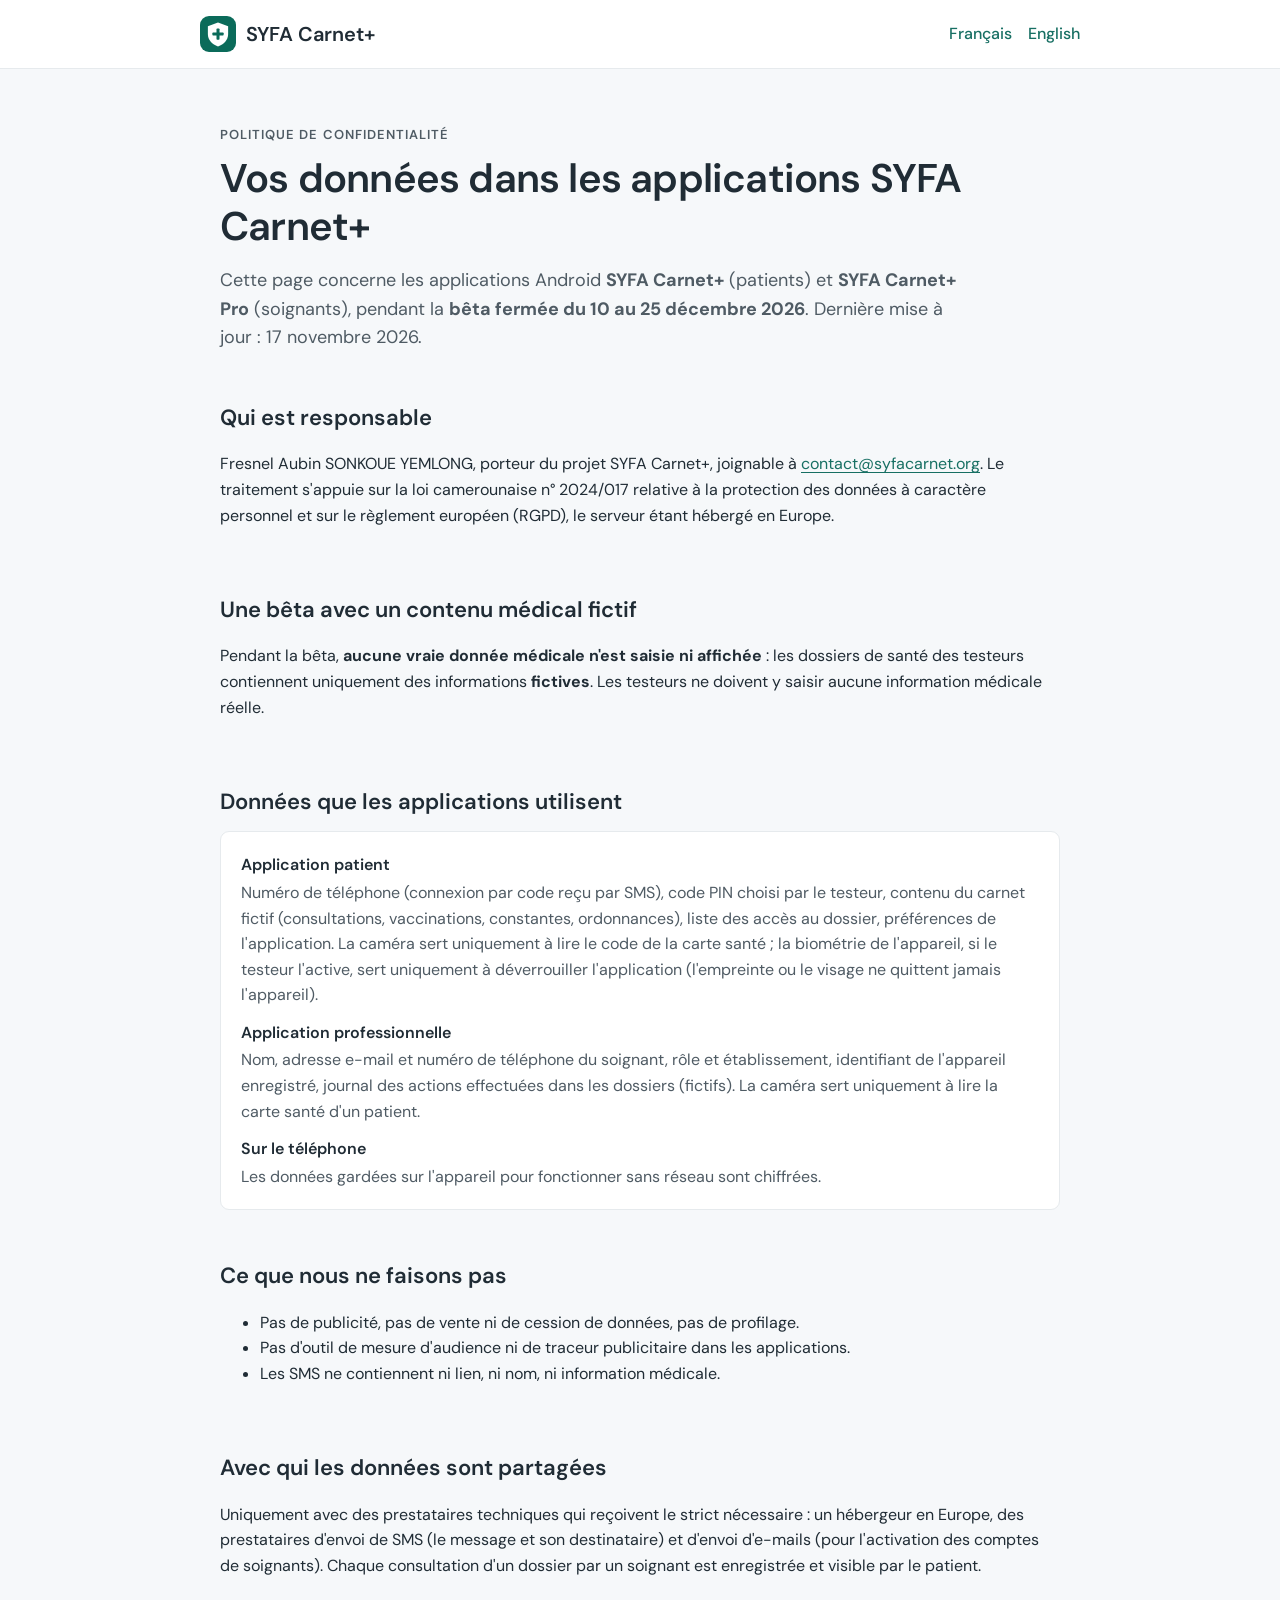
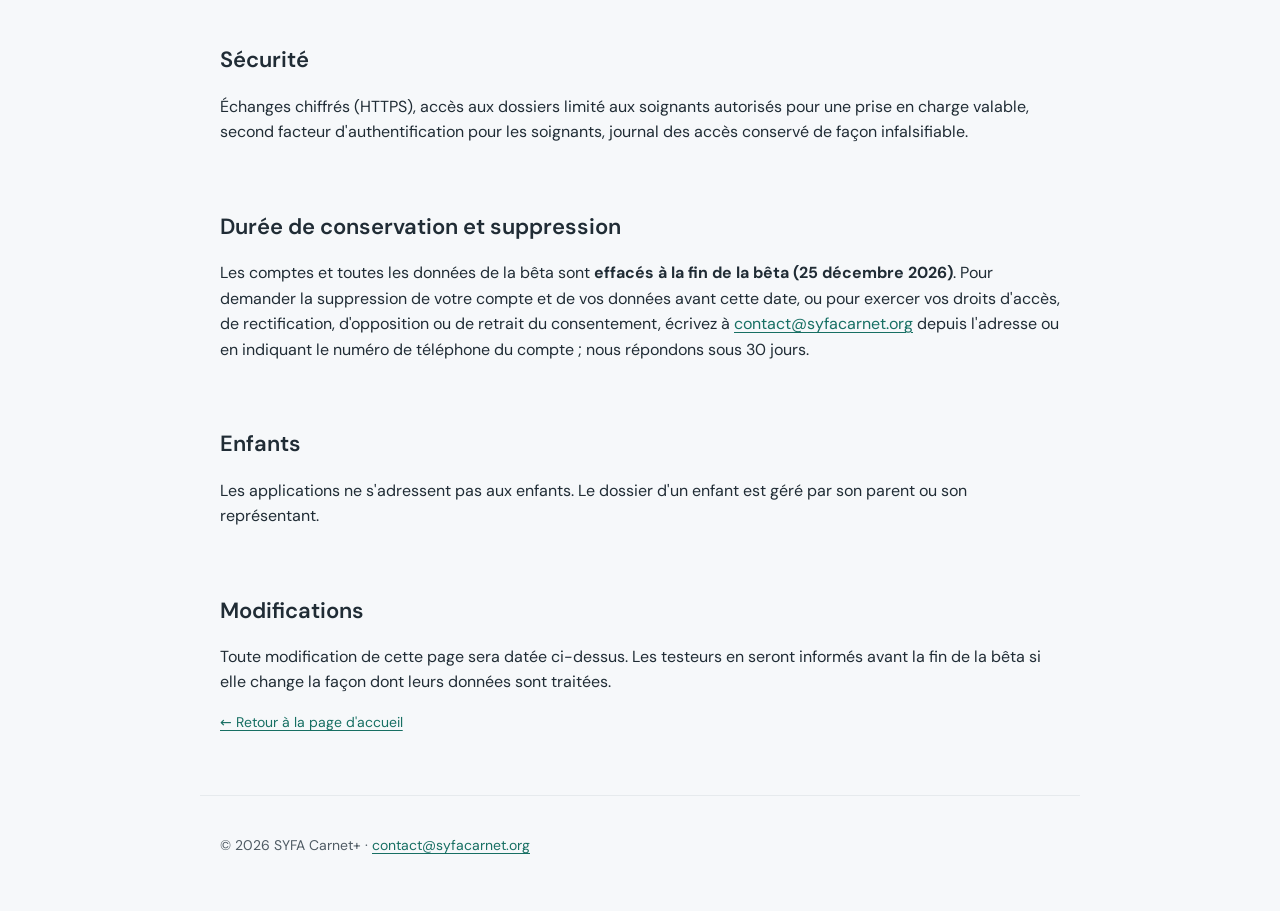
==== confidentialite.html @ a342b3f4 "Page de politique de confidentialité des applications (FR/EN), lien dans le pied de page Co-Authored" ====
<!doctype html>
<html lang="fr">
<head>
<meta charset="utf-8">
<meta name="viewport" content="width=device-width, initial-scale=1">
<title>Politique de confidentialité — SYFA Carnet+</title>
<meta name="description" content="Politique de confidentialité des applications SYFA Carnet+ et SYFA Carnet+ Pro (bêta fermée, décembre 2026). / Privacy policy of the SYFA Carnet+ and SYFA Carnet+ Pro apps (closed beta, December 2026).">
<meta name="robots" content="index,follow">
<link rel="icon" href="logo.svg" type="image/svg+xml">
<link rel="stylesheet" href="style.css">
</head>
<body>
<header class="top">
  <a class="brand" href="./"><img src="logo.svg" alt="" width="36" height="36"><span>SYFA Carnet+</span></a>
  <nav aria-label="Langue / Language"><a href="#fr" data-lang="fr">Français</a><a href="#en" data-lang="en">English</a></nav>
</header>

<main id="fr" lang="fr">
  <section class="hero">
    <p class="eyebrow">Politique de confidentialité</p>
    <h1>Vos données dans les applications SYFA Carnet+</h1>
    <p class="lead">Cette page concerne les applications Android <strong>SYFA Carnet+</strong> (patients) et <strong>SYFA Carnet+ Pro</strong> (soignants), pendant la <strong>bêta fermée du 10 au 25 décembre 2026</strong>. Dernière mise à jour : 17 novembre 2026.</p>
  </section>

  <section>
    <h2>Qui est responsable</h2>
    <p>Fresnel Aubin SONKOUE YEMLONG, porteur du projet SYFA Carnet+, joignable à <a href="mailto:contact@syfacarnet.org">contact@syfacarnet.org</a>. Le traitement s'appuie sur la loi camerounaise n° 2024/017 relative à la protection des données à caractère personnel et sur le règlement européen (RGPD), le serveur étant hébergé en Europe.</p>
  </section>

  <section>
    <h2>Une bêta avec un contenu médical fictif</h2>
    <p>Pendant la bêta, <strong>aucune vraie donnée médicale n'est saisie ni affichée</strong> : les dossiers de santé des testeurs contiennent uniquement des informations <strong>fictives</strong>. Les testeurs ne doivent y saisir aucune information médicale réelle.</p>
  </section>

  <section>
    <h2>Données que les applications utilisent</h2>
    <dl>
      <dt>Application patient</dt><dd>Numéro de téléphone (connexion par code reçu par SMS), code PIN choisi par le testeur, contenu du carnet fictif (consultations, vaccinations, constantes, ordonnances), liste des accès au dossier, préférences de l'application. La caméra sert uniquement à lire le code de la carte santé ; la biométrie de l'appareil, si le testeur l'active, sert uniquement à déverrouiller l'application (l'empreinte ou le visage ne quittent jamais l'appareil).</dd>
      <dt>Application professionnelle</dt><dd>Nom, adresse e-mail et numéro de téléphone du soignant, rôle et établissement, identifiant de l'appareil enregistré, journal des actions effectuées dans les dossiers (fictifs). La caméra sert uniquement à lire la carte santé d'un patient.</dd>
      <dt>Sur le téléphone</dt><dd>Les données gardées sur l'appareil pour fonctionner sans réseau sont chiffrées.</dd>
    </dl>
  </section>

  <section>
    <h2>Ce que nous ne faisons pas</h2>
    <ul>
      <li>Pas de publicité, pas de vente ni de cession de données, pas de profilage.</li>
      <li>Pas d'outil de mesure d'audience ni de traceur publicitaire dans les applications.</li>
      <li>Les SMS ne contiennent ni lien, ni nom, ni information médicale.</li>
    </ul>
  </section>

  <section>
    <h2>Avec qui les données sont partagées</h2>
    <p>Uniquement avec des prestataires techniques qui reçoivent le strict nécessaire : un hébergeur en Europe, des prestataires d'envoi de SMS (le message et son destinataire) et d'envoi d'e-mails (pour l'activation des comptes de soignants). Chaque consultation d'un dossier par un soignant est enregistrée et visible par le patient.</p>
  </section>

  <section>
    <h2>Sécurité</h2>
    <p>Échanges chiffrés (HTTPS), accès aux dossiers limité aux soignants autorisés pour une prise en charge valable, second facteur d'authentification pour les soignants, journal des accès conservé de façon infalsifiable.</p>
  </section>

  <section>
    <h2>Durée de conservation et suppression</h2>
    <p>Les comptes et toutes les données de la bêta sont <strong>effacés à la fin de la bêta (25 décembre 2026)</strong>. Pour demander la suppression de votre compte et de vos données avant cette date, ou pour exercer vos droits d'accès, de rectification, d'opposition ou de retrait du consentement, écrivez à <a href="mailto:contact@syfacarnet.org">contact@syfacarnet.org</a> depuis l'adresse ou en indiquant le numéro de téléphone du compte ; nous répondons sous 30 jours.</p>
  </section>

  <section>
    <h2>Enfants</h2>
    <p>Les applications ne s'adressent pas aux enfants. Le dossier d'un enfant est géré par son parent ou son représentant.</p>
  </section>

  <section>
    <h2>Modifications</h2>
    <p>Toute modification de cette page sera datée ci-dessus. Les testeurs en seront informés avant la fin de la bêta si elle change la façon dont leurs données sont traitées.</p>
    <p class="small"><a href="./">← Retour à la page d'accueil</a></p>
  </section>
</main>

<main id="en" lang="en">
  <section class="hero">
    <p class="eyebrow">Privacy policy</p>
    <h1>Your data in the SYFA Carnet+ apps</h1>
    <p class="lead">This page covers the Android apps <strong>SYFA Carnet+</strong> (patients) and <strong>SYFA Carnet+ Pro</strong> (caregivers) during the <strong>closed beta from 10 to 25 December 2026</strong>. Last updated: 17 November 2026.</p>
  </section>

  <section>
    <h2>Who is responsible</h2>
    <p>Fresnel Aubin SONKOUE YEMLONG, SYFA Carnet+ project lead, reachable at <a href="mailto:contact@syfacarnet.org">contact@syfacarnet.org</a>. Processing relies on Cameroon's law no. 2024/017 on personal data protection and on the European regulation (GDPR), the server being hosted in Europe.</p>
  </section>

  <section>
    <h2>A beta with fictional medical content</h2>
    <p>During the beta, <strong>no real medical data is entered or displayed</strong>: testers' health records contain <strong>fictional</strong> information only. Testers must not enter any real medical information.</p>
  </section>

  <section>
    <h2>Data the apps use</h2>
    <dl>
      <dt>Patient app</dt><dd>Phone number (sign-in with a code received by SMS), the PIN chosen by the tester, the content of the fictional record (consultations, vaccinations, vital signs, prescriptions), the list of accesses to the record, app preferences. The camera is used only to read the health card code; device biometrics, if the tester turns them on, are used only to unlock the app (the fingerprint or face never leaves the device).</dd>
      <dt>Professional app</dt><dd>The caregiver's name, e-mail address and phone number, role and facility, identifier of the registered device, log of actions performed in the (fictional) records. The camera is used only to read a patient's health card.</dd>
      <dt>On the phone</dt><dd>Data kept on the device so that the app works without a network is encrypted.</dd>
    </dl>
  </section>

  <section>
    <h2>What we do not do</h2>
    <ul>
      <li>No advertising, no sale or transfer of data, no profiling.</li>
      <li>No analytics tool and no advertising tracker in the apps.</li>
      <li>SMS messages contain no link, no name and no medical information.</li>
    </ul>
  </section>

  <section>
    <h2>Who the data is shared with</h2>
    <p>Only with technical providers who receive what is strictly necessary: a hosting provider in Europe, SMS providers (the message and its recipient) and an e-mail provider (to activate caregiver accounts). Every consultation of a record by a caregiver is logged and visible to the patient.</p>
  </section>

  <section>
    <h2>Security</h2>
    <p>Encrypted exchanges (HTTPS), record access limited to authorised caregivers for a valid episode of care, two-factor authentication for caregivers, and a tamper-evident access log.</p>
  </section>

  <section>
    <h2>Retention and deletion</h2>
    <p>Accounts and all beta data are <strong>erased at the end of the beta (25 December 2026)</strong>. To ask for your account and data to be deleted before then, or to exercise your rights of access, rectification, objection or withdrawal of consent, write to <a href="mailto:contact@syfacarnet.org">contact@syfacarnet.org</a>, stating the phone number of the account; we reply within 30 days.</p>
  </section>

  <section>
    <h2>Children</h2>
    <p>The apps are not aimed at children. A child's record is managed by their parent or representative.</p>
  </section>

  <section>
    <h2>Changes</h2>
    <p>Any change to this page will be dated above. Testers will be told before the end of the beta if a change affects how their data is processed.</p>
    <p class="small"><a href="./">← Back to the home page</a></p>
  </section>
</main>

<footer>
  <p>© 2026 SYFA Carnet+ · <a href="mailto:contact@syfacarnet.org">contact@syfacarnet.org</a></p>
</footer>
<script>
  // Français par défaut ; « #en » ou le bouton English affiche l'anglais. Sans JavaScript, les deux langues sont affichées l'une sous l'autre.
  (function () {
    function show(l) { document.documentElement.lang = l; document.getElementById('fr').hidden = l !== 'fr'; document.getElementById('en').hidden = l !== 'en'; }
    function pick() { show(/^#en/.test(location.hash) ? 'en' : 'fr'); }
    window.addEventListener('hashchange', pick); pick();
    var links = document.querySelectorAll('[data-lang]');
    for (var i = 0; i < links.length; i++) links[i].addEventListener('click', function (e) { e.preventDefault(); history.replaceState(null, '', '#' + this.getAttribute('data-lang')); show(this.getAttribute('data-lang')); });
  })();
</script>
</body>
</html>
---- style.css ----
@font-face { font-family: 'DM Sans'; font-weight: 100 900; font-display: swap; src: url('dmsans-latin.woff2') format('woff2'); }
:root { --page: #F6F8FA; --line: #E6EAED; --ink: #202C35; --muted: #4F5B64; --green: #176F63; --tint: #EAF4F0; }
* { box-sizing: border-box; }
body { margin: 0; background: var(--page); color: var(--ink); font: 400 16px/1.6 'DM Sans', system-ui, -apple-system, 'Segoe UI', Roboto, sans-serif; }
a { color: var(--green); text-underline-offset: 3px; }
a:focus-visible { outline: 3px solid color-mix(in srgb, var(--green) 40%, white); outline-offset: 3px; border-radius: 4px; }
.top { display: flex; justify-content: space-between; align-items: center; gap: 16px; padding: 16px max(20px, calc((100% - 880px) / 2)); background: #fff; border-bottom: 1px solid var(--line); }
.brand { display: inline-flex; align-items: center; gap: 10px; font-weight: 600; font-size: 20px; color: var(--ink); text-decoration: none; }
nav a { margin-left: 16px; text-decoration: none; font-weight: 500; }
main, footer { max-width: 880px; margin: 0 auto; padding: 0 20px; }
main[hidden] { display: none; }
.hero { padding: 56px 0 24px; }
.eyebrow { margin: 0 0 8px; font-size: 13px; font-weight: 600; letter-spacing: .08em; text-transform: uppercase; color: var(--muted); }
h1 { margin: 0 0 16px; font-size: clamp(28px, 5vw, 40px); line-height: 1.2; font-weight: 600; letter-spacing: -.02em; }
.lead { font-size: 18px; color: var(--muted); margin: 0; max-width: 62ch; }
section { padding: 24px 0; }
h2 { margin: 0 0 12px; font-size: 22px; font-weight: 600; }
h3 { margin: 0 0 6px; font-size: 16px; font-weight: 600; }
ul.cards { list-style: none; margin: 0; padding: 0; display: grid; grid-template-columns: repeat(auto-fit, minmax(240px, 1fr)); gap: 16px; }
ul.cards li { background: #fff; border: 1px solid var(--line); border-radius: 9px; padding: 20px; }
ul.cards p { margin: 0; color: var(--muted); }
blockquote { margin: 12px 0; padding: 12px 16px; background: var(--tint); border-left: 3px solid var(--green); border-radius: 6px; font-family: ui-monospace, Menlo, Consolas, monospace; font-size: 14px; }
dl { margin: 0; background: #fff; border: 1px solid var(--line); border-radius: 9px; padding: 8px 20px; }
dt { font-weight: 600; margin-top: 12px; }
dd { margin: 2px 0 12px; color: var(--muted); }
.small { font-size: 14px; color: var(--muted); }
footer { padding-top: 24px; padding-bottom: 40px; color: var(--muted); font-size: 14px; border-top: 1px solid var(--line); margin-top: 24px; }
@media (max-width: 520px) { .top { flex-direction: column; align-items: flex-start; } nav a:first-child { margin-left: 0; } }
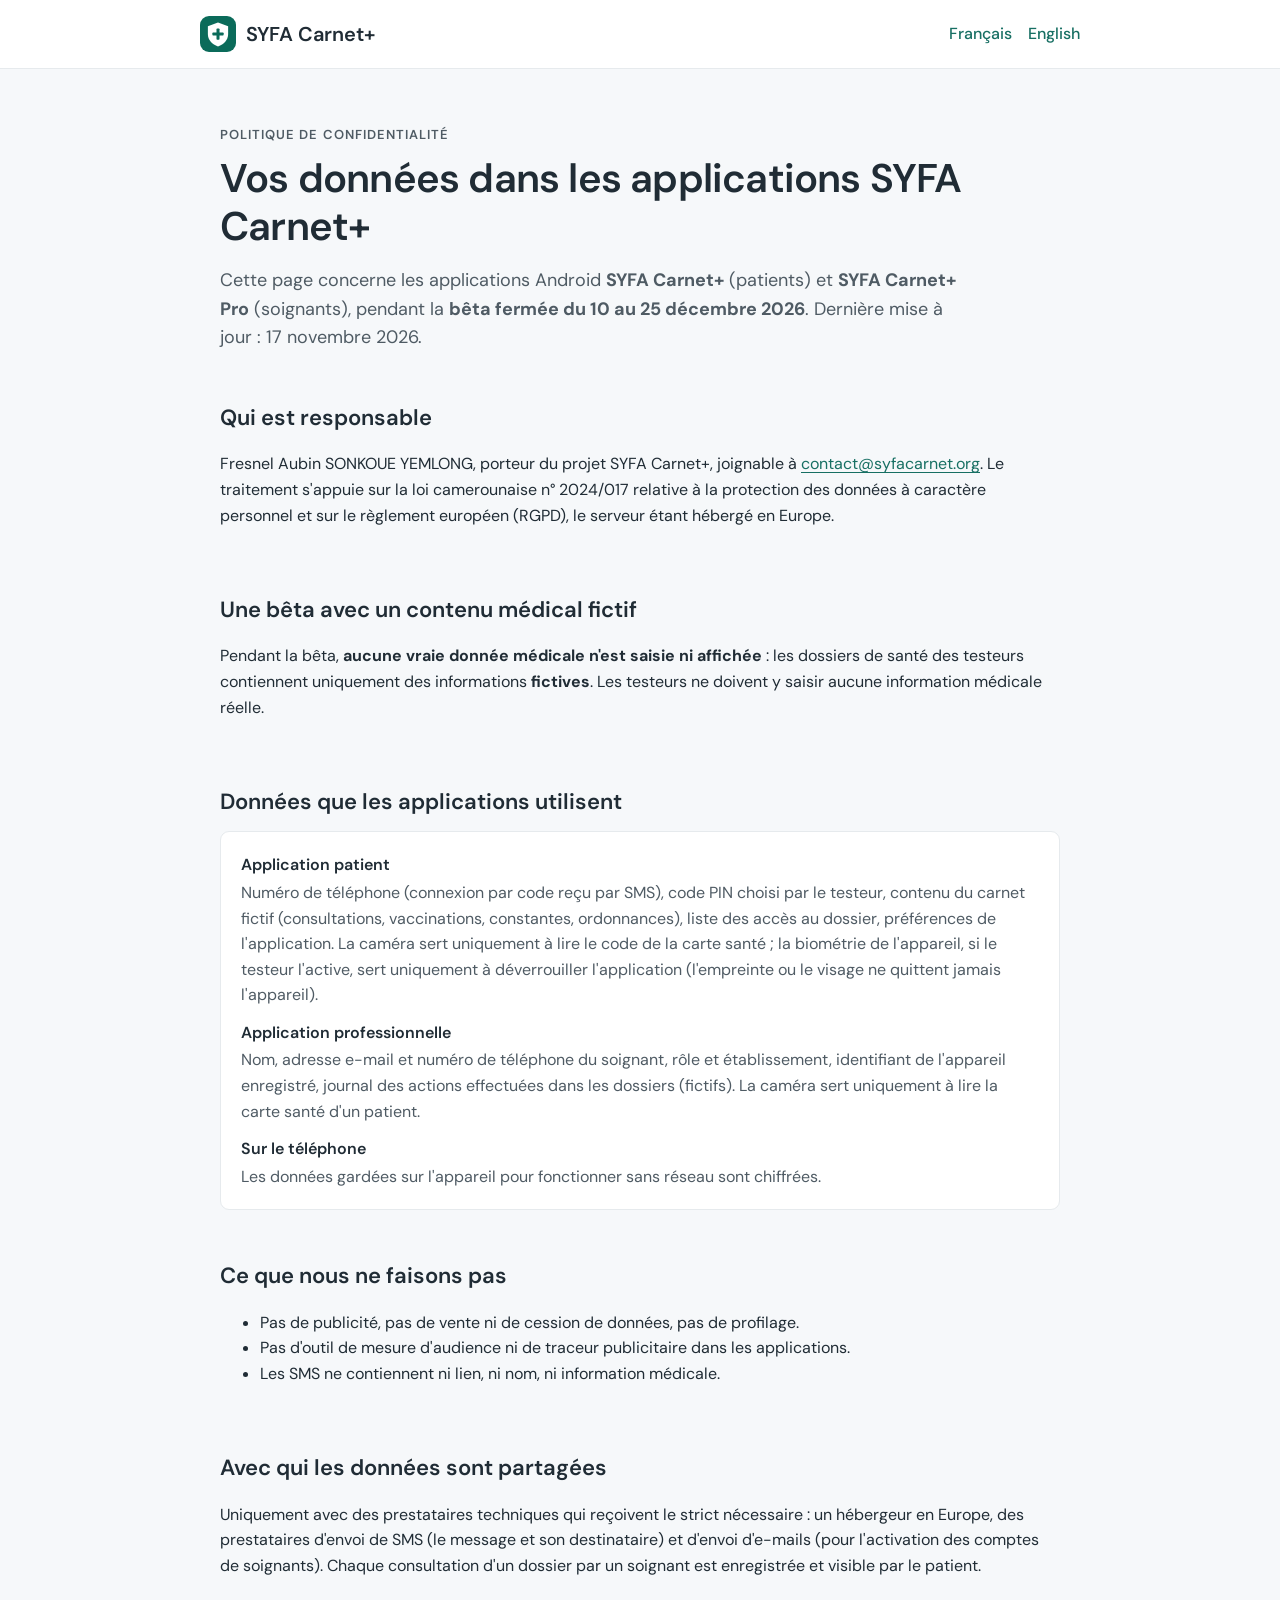
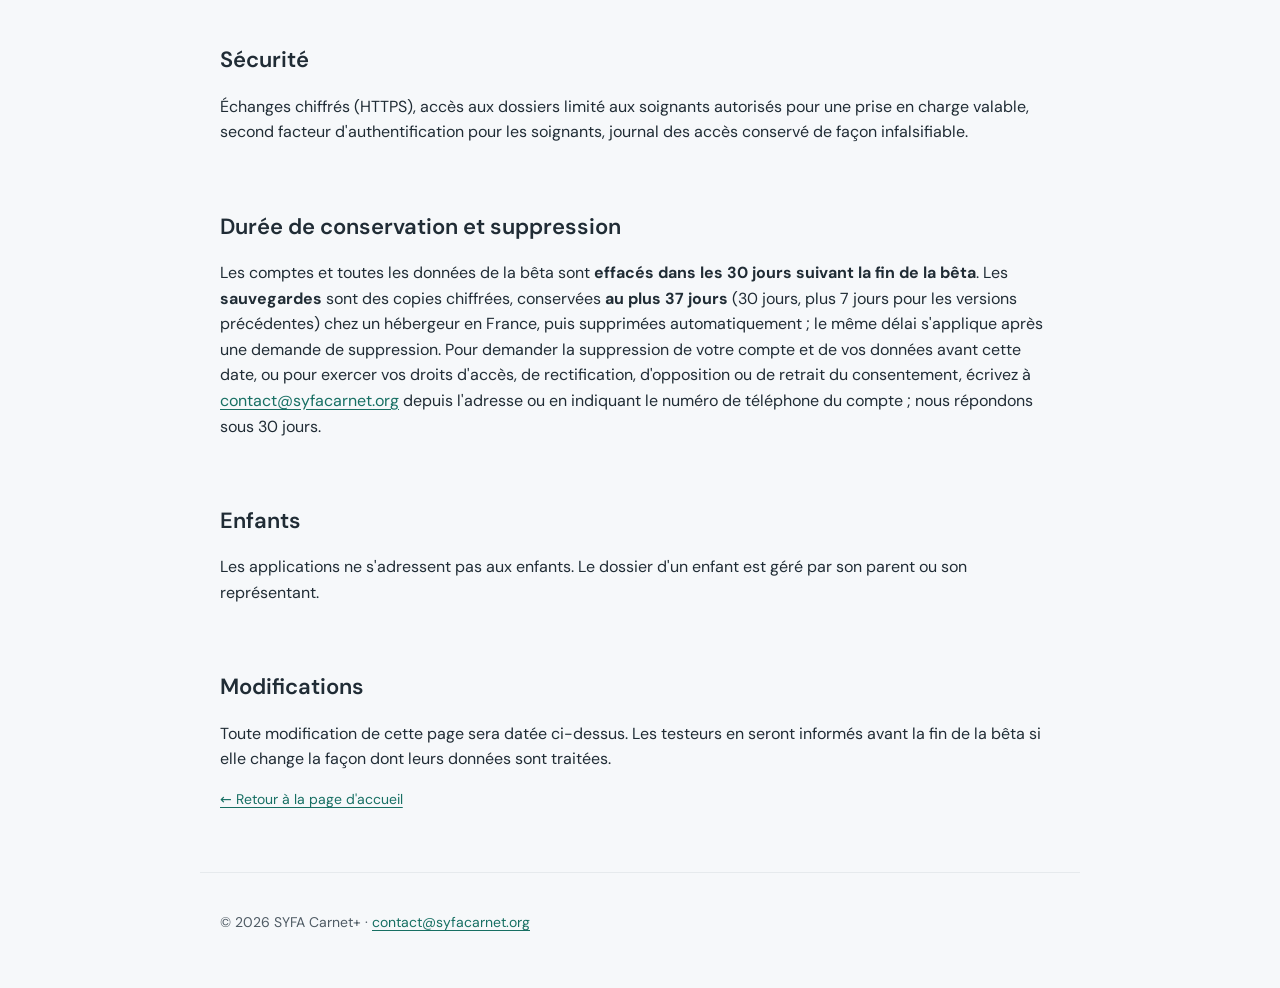
==== commit cf7e3ae4: "Confidentialité : effacement dans les 30 jours suivant la fin de la bêta ; sauvegardes chiffrées con" ====
--- a/confidentialite.html
+++ b/confidentialite.html
@@ -62,7 +62,7 @@
 
   <section>
     <h2>Durée de conservation et suppression</h2>
-    <p>Les comptes et toutes les données de la bêta sont <strong>effacés à la fin de la bêta (25 décembre 2026)</strong>. Pour demander la suppression de votre compte et de vos données avant cette date, ou pour exercer vos droits d'accès, de rectification, d'opposition ou de retrait du consentement, écrivez à <a href="mailto:contact@syfacarnet.org">contact@syfacarnet.org</a> depuis l'adresse ou en indiquant le numéro de téléphone du compte ; nous répondons sous 30 jours.</p>
+    <p>Les comptes et toutes les données de la bêta sont <strong>effacés dans les 30 jours suivant la fin de la bêta</strong>. Les <strong>sauvegardes</strong> sont des copies chiffrées, conservées <strong>au plus 37 jours</strong> (30 jours, plus 7 jours pour les versions précédentes) chez un hébergeur en France, puis supprimées automatiquement ; le même délai s'applique après une demande de suppression. Pour demander la suppression de votre compte et de vos données avant cette date, ou pour exercer vos droits d'accès, de rectification, d'opposition ou de retrait du consentement, écrivez à <a href="mailto:contact@syfacarnet.org">contact@syfacarnet.org</a> depuis l'adresse ou en indiquant le numéro de téléphone du compte ; nous répondons sous 30 jours.</p>
   </section>
 
   <section>
@@ -124,7 +124,7 @@
 
   <section>
     <h2>Retention and deletion</h2>
-    <p>Accounts and all beta data are <strong>erased at the end of the beta (25 December 2026)</strong>. To ask for your account and data to be deleted before then, or to exercise your rights of access, rectification, objection or withdrawal of consent, write to <a href="mailto:contact@syfacarnet.org">contact@syfacarnet.org</a>, stating the phone number of the account; we reply within 30 days.</p>
+    <p>Accounts and all beta data are <strong>erased within 30 days after the end of the beta</strong>. <strong>Backups</strong> are encrypted copies, kept <strong>for at most 37 days</strong> (30 days, plus 7 days for previous versions) with a hosting provider in France, then deleted automatically; the same period applies after a deletion request. To ask for your account and data to be deleted before then, or to exercise your rights of access, rectification, objection or withdrawal of consent, write to <a href="mailto:contact@syfacarnet.org">contact@syfacarnet.org</a>, stating the phone number of the account; we reply within 30 days.</p>
   </section>
 
   <section>
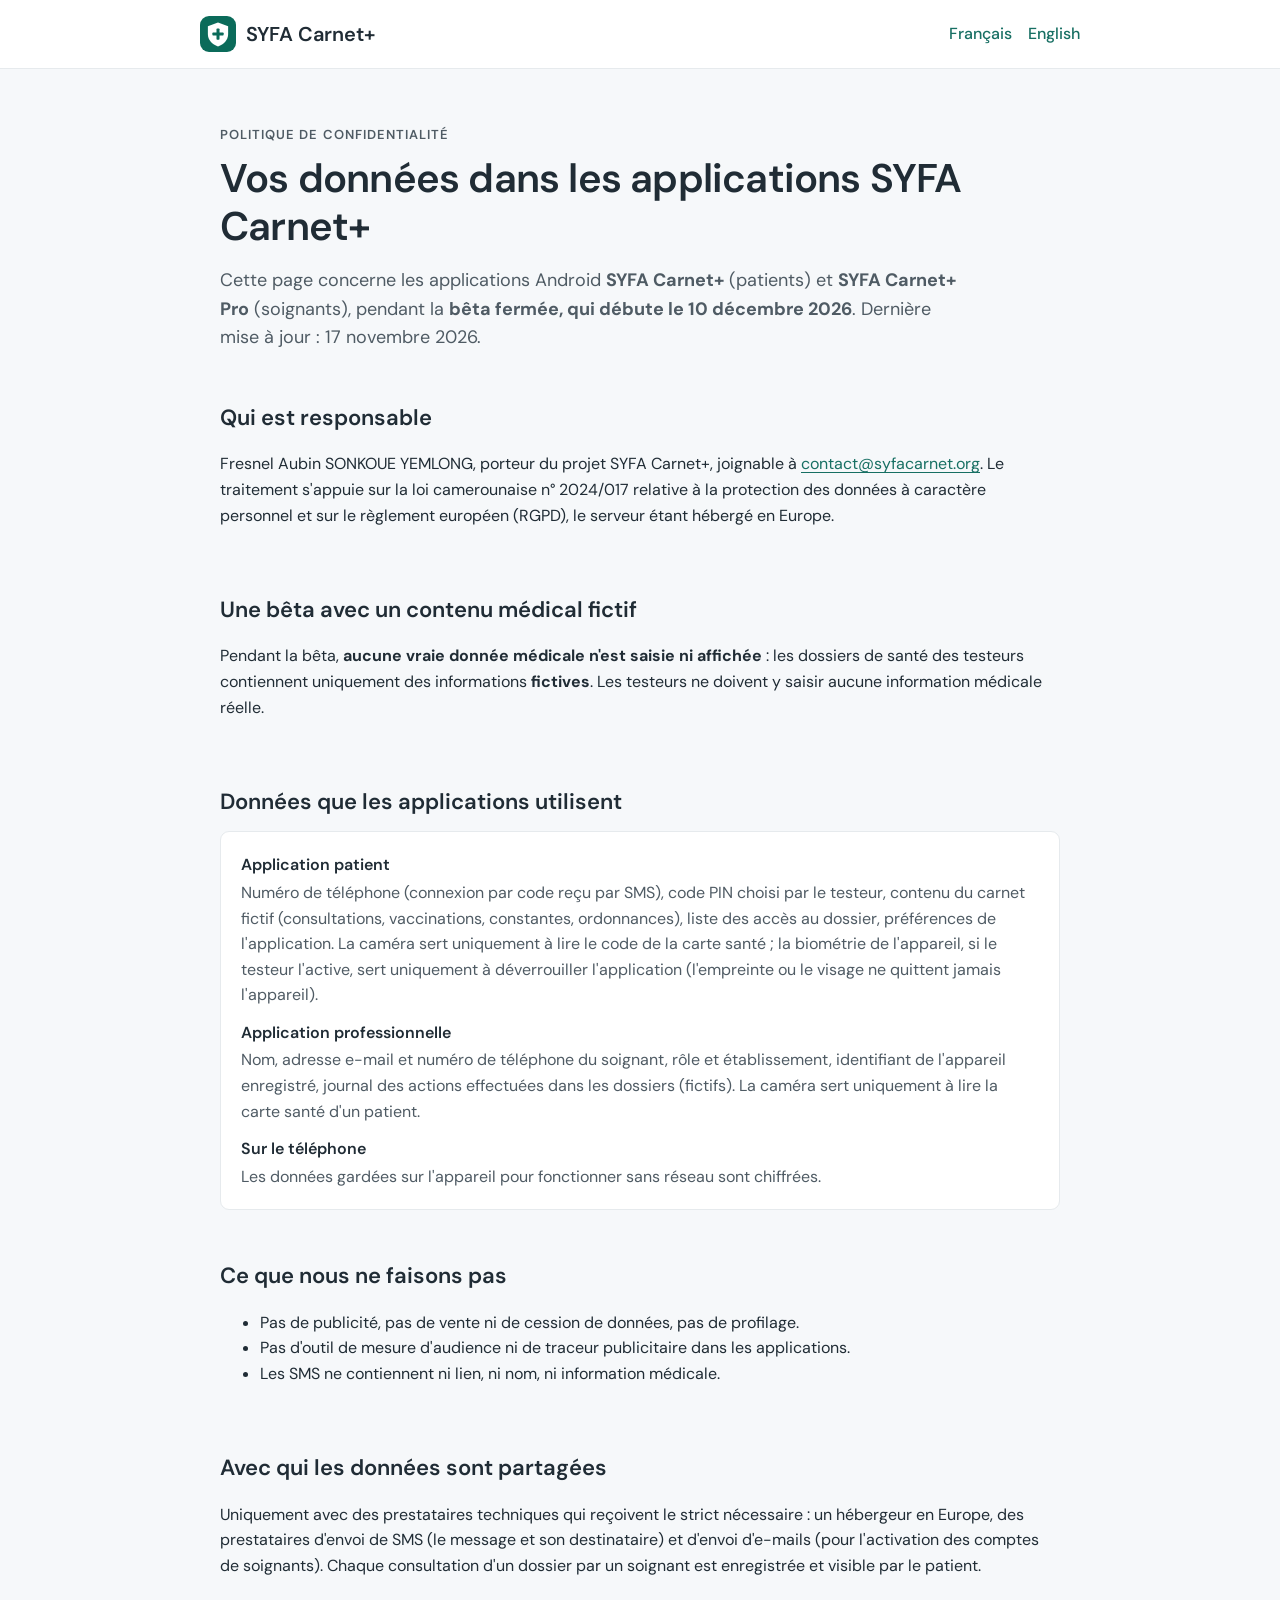
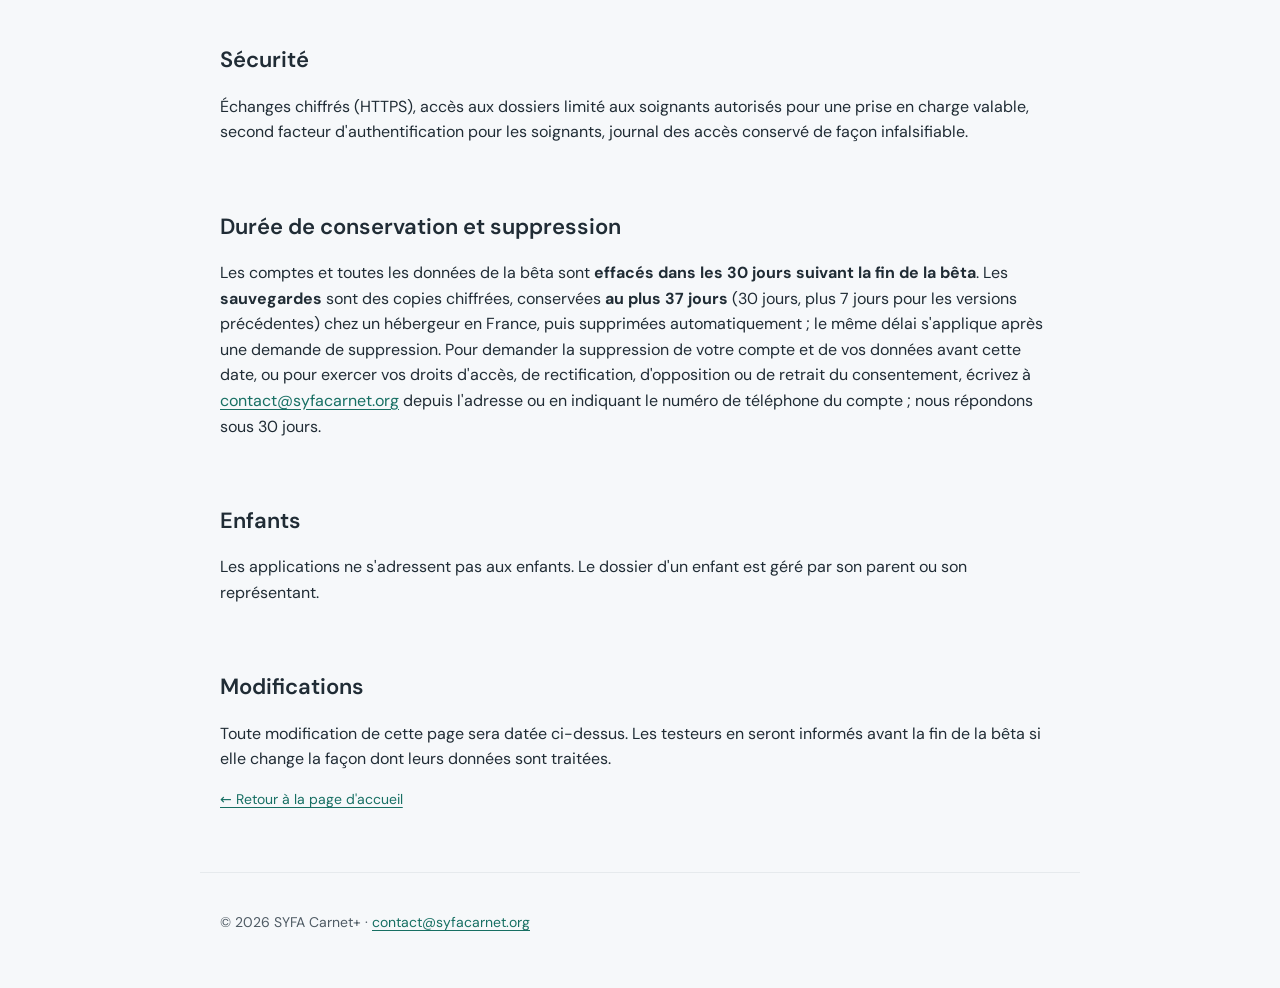
==== commit cca0eed2: "Confidentialité : la bêta débute le 10 décembre 2026 (fin non figée) Co-Authored-By: Claude Sonnet 5" ====
--- a/confidentialite.html
+++ b/confidentialite.html
@@ -19,7 +19,7 @@
   <section class="hero">
     <p class="eyebrow">Politique de confidentialité</p>
     <h1>Vos données dans les applications SYFA Carnet+</h1>
-    <p class="lead">Cette page concerne les applications Android <strong>SYFA Carnet+</strong> (patients) et <strong>SYFA Carnet+ Pro</strong> (soignants), pendant la <strong>bêta fermée du 10 au 25 décembre 2026</strong>. Dernière mise à jour : 17 novembre 2026.</p>
+    <p class="lead">Cette page concerne les applications Android <strong>SYFA Carnet+</strong> (patients) et <strong>SYFA Carnet+ Pro</strong> (soignants), pendant la <strong>bêta fermée, qui débute le 10 décembre 2026</strong>. Dernière mise à jour : 17 novembre 2026.</p>
   </section>
 
   <section>
@@ -81,7 +81,7 @@
   <section class="hero">
     <p class="eyebrow">Privacy policy</p>
     <h1>Your data in the SYFA Carnet+ apps</h1>
-    <p class="lead">This page covers the Android apps <strong>SYFA Carnet+</strong> (patients) and <strong>SYFA Carnet+ Pro</strong> (caregivers) during the <strong>closed beta from 10 to 25 December 2026</strong>. Last updated: 17 November 2026.</p>
+    <p class="lead">This page covers the Android apps <strong>SYFA Carnet+</strong> (patients) and <strong>SYFA Carnet+ Pro</strong> (caregivers) during the <strong>closed beta, which starts on 10 December 2026</strong>. Last updated: 17 November 2026.</p>
   </section>
 
   <section>
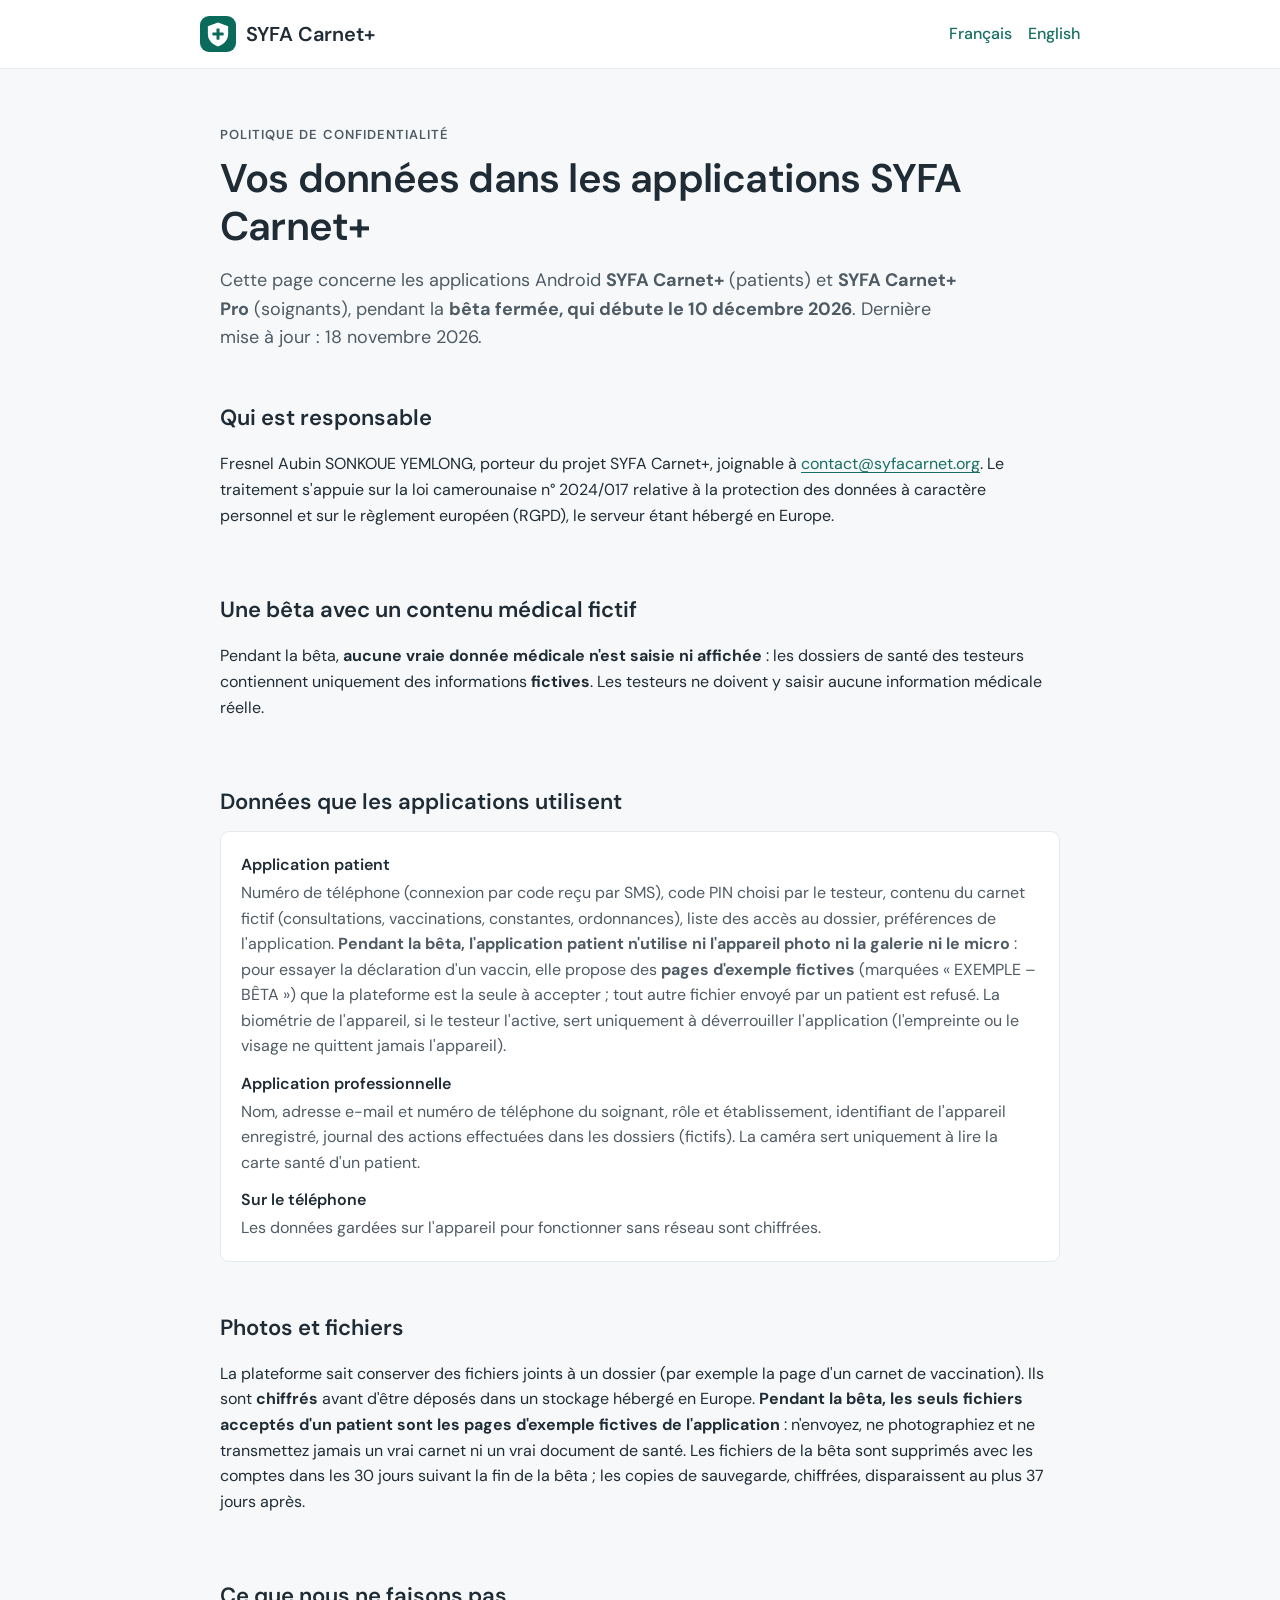
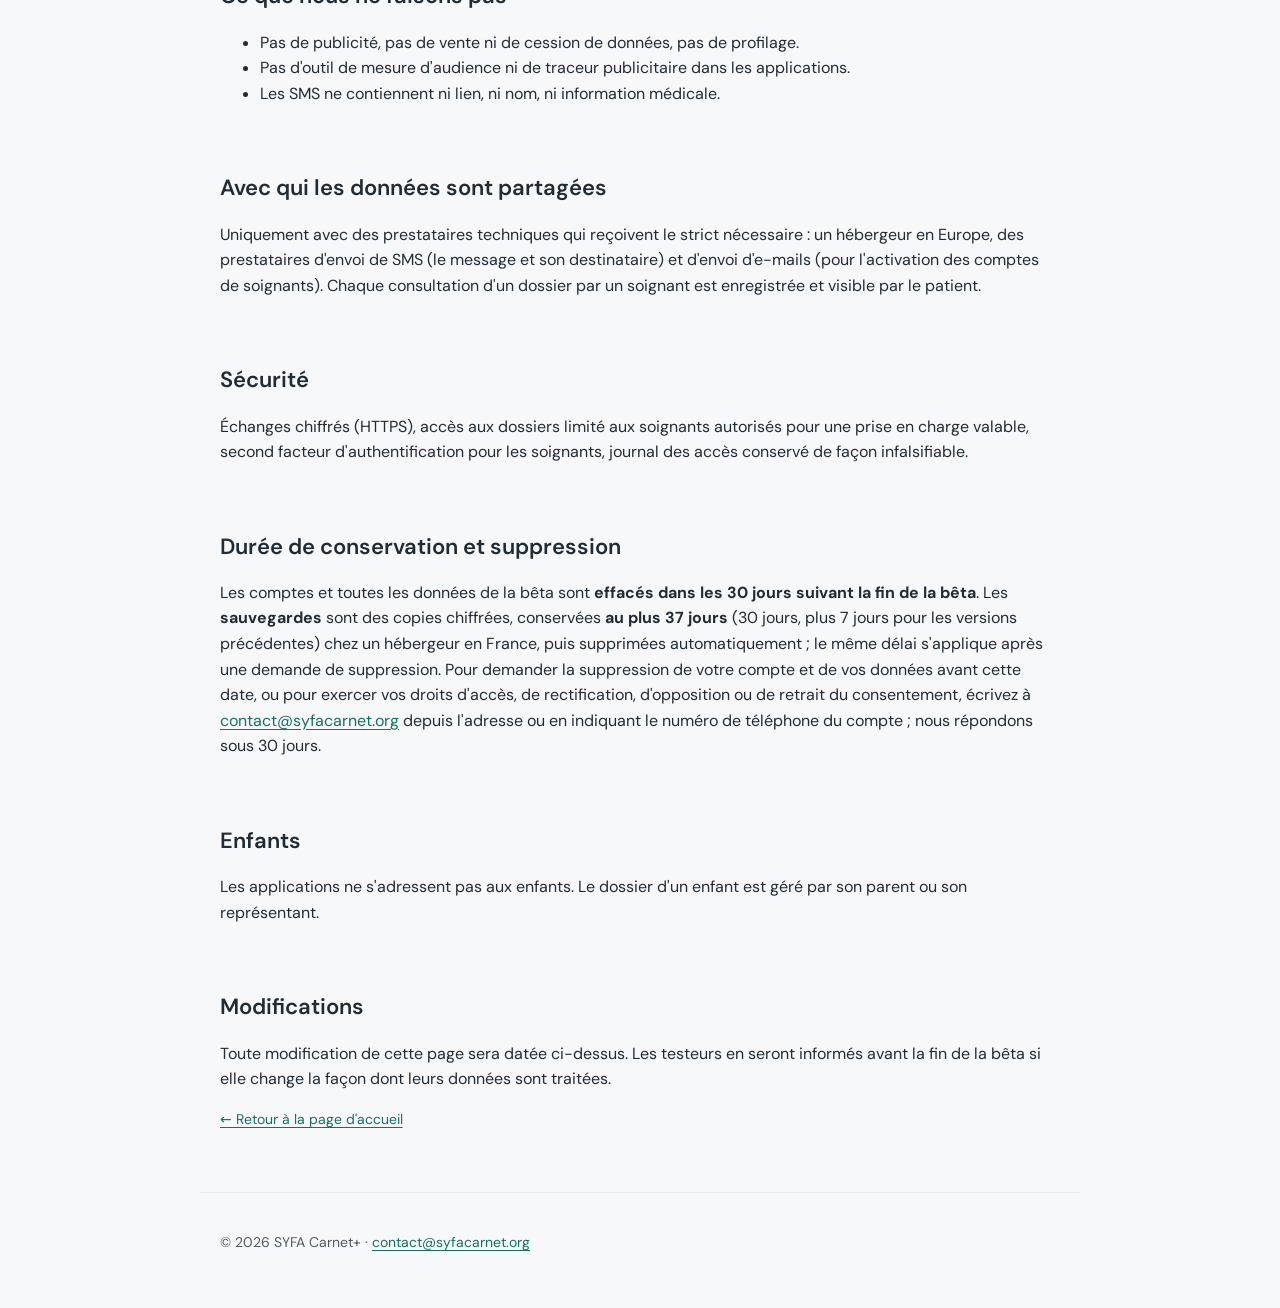
==== commit f2dba04e: "Confidentialité : photos et fichiers (pages d'exemple fictives seules en bêta), caméra du patient co" ====
--- a/confidentialite.html
+++ b/confidentialite.html
@@ -19,7 +19,7 @@
   <section class="hero">
     <p class="eyebrow">Politique de confidentialité</p>
     <h1>Vos données dans les applications SYFA Carnet+</h1>
-    <p class="lead">Cette page concerne les applications Android <strong>SYFA Carnet+</strong> (patients) et <strong>SYFA Carnet+ Pro</strong> (soignants), pendant la <strong>bêta fermée, qui débute le 10 décembre 2026</strong>. Dernière mise à jour : 17 novembre 2026.</p>
+    <p class="lead">Cette page concerne les applications Android <strong>SYFA Carnet+</strong> (patients) et <strong>SYFA Carnet+ Pro</strong> (soignants), pendant la <strong>bêta fermée, qui débute le 10 décembre 2026</strong>. Dernière mise à jour : 18 novembre 2026.</p>
   </section>
 
   <section>
@@ -35,10 +35,15 @@
   <section>
     <h2>Données que les applications utilisent</h2>
     <dl>
-      <dt>Application patient</dt><dd>Numéro de téléphone (connexion par code reçu par SMS), code PIN choisi par le testeur, contenu du carnet fictif (consultations, vaccinations, constantes, ordonnances), liste des accès au dossier, préférences de l'application. La caméra sert uniquement à lire le code de la carte santé ; la biométrie de l'appareil, si le testeur l'active, sert uniquement à déverrouiller l'application (l'empreinte ou le visage ne quittent jamais l'appareil).</dd>
+      <dt>Application patient</dt><dd>Numéro de téléphone (connexion par code reçu par SMS), code PIN choisi par le testeur, contenu du carnet fictif (consultations, vaccinations, constantes, ordonnances), liste des accès au dossier, préférences de l'application. <strong>Pendant la bêta, l'application patient n'utilise ni l'appareil photo ni la galerie ni le micro</strong> : pour essayer la déclaration d'un vaccin, elle propose des <strong>pages d'exemple fictives</strong> (marquées « EXEMPLE – BÊTA ») que la plateforme est la seule à accepter ; tout autre fichier envoyé par un patient est refusé. La biométrie de l'appareil, si le testeur l'active, sert uniquement à déverrouiller l'application (l'empreinte ou le visage ne quittent jamais l'appareil).</dd>
       <dt>Application professionnelle</dt><dd>Nom, adresse e-mail et numéro de téléphone du soignant, rôle et établissement, identifiant de l'appareil enregistré, journal des actions effectuées dans les dossiers (fictifs). La caméra sert uniquement à lire la carte santé d'un patient.</dd>
       <dt>Sur le téléphone</dt><dd>Les données gardées sur l'appareil pour fonctionner sans réseau sont chiffrées.</dd>
     </dl>
+  </section>
+
+  <section>
+    <h2>Photos et fichiers</h2>
+    <p>La plateforme sait conserver des fichiers joints à un dossier (par exemple la page d'un carnet de vaccination). Ils sont <strong>chiffrés</strong> avant d'être déposés dans un stockage hébergé en Europe. <strong>Pendant la bêta, les seuls fichiers acceptés d'un patient sont les pages d'exemple fictives de l'application</strong> : n'envoyez, ne photographiez et ne transmettez jamais un vrai carnet ni un vrai document de santé. Les fichiers de la bêta sont supprimés avec les comptes dans les 30 jours suivant la fin de la bêta ; les copies de sauvegarde, chiffrées, disparaissent au plus 37 jours après.</p>
   </section>
 
   <section>
@@ -81,7 +86,7 @@
   <section class="hero">
     <p class="eyebrow">Privacy policy</p>
     <h1>Your data in the SYFA Carnet+ apps</h1>
-    <p class="lead">This page covers the Android apps <strong>SYFA Carnet+</strong> (patients) and <strong>SYFA Carnet+ Pro</strong> (caregivers) during the <strong>closed beta, which starts on 10 December 2026</strong>. Last updated: 17 November 2026.</p>
+    <p class="lead">This page covers the Android apps <strong>SYFA Carnet+</strong> (patients) and <strong>SYFA Carnet+ Pro</strong> (caregivers) during the <strong>closed beta, which starts on 10 December 2026</strong>. Last updated: 18 November 2026.</p>
   </section>
 
   <section>
@@ -97,10 +102,15 @@
   <section>
     <h2>Data the apps use</h2>
     <dl>
-      <dt>Patient app</dt><dd>Phone number (sign-in with a code received by SMS), the PIN chosen by the tester, the content of the fictional record (consultations, vaccinations, vital signs, prescriptions), the list of accesses to the record, app preferences. The camera is used only to read the health card code; device biometrics, if the tester turns them on, are used only to unlock the app (the fingerprint or face never leaves the device).</dd>
+      <dt>Patient app</dt><dd>Phone number (sign-in with a code received by SMS), the PIN chosen by the tester, the content of the fictional record (consultations, vaccinations, vital signs, prescriptions), the list of accesses to the record, app preferences. <strong>During the beta, the patient app uses neither the camera, the photo gallery nor the microphone</strong>: to try declaring a vaccine, it offers <strong>fictional sample pages</strong> (marked "EXEMPLE – BÊTA") which the platform is the only thing to accept; any other file sent by a patient is refused. Device biometrics, if the tester turns them on, are used only to unlock the app (the fingerprint or face never leaves the device).</dd>
       <dt>Professional app</dt><dd>The caregiver's name, e-mail address and phone number, role and facility, identifier of the registered device, log of actions performed in the (fictional) records. The camera is used only to read a patient's health card.</dd>
       <dt>On the phone</dt><dd>Data kept on the device so that the app works without a network is encrypted.</dd>
     </dl>
+  </section>
+
+  <section>
+    <h2>Photos and files</h2>
+    <p>The platform can keep files attached to a record (for example a page of a vaccination record book). They are <strong>encrypted</strong> before being stored with a provider hosted in Europe. <strong>During the beta, the only files accepted from a patient are the app's fictional sample pages</strong>: never send, photograph or pass on a real record book or a real health document. Beta files are deleted together with the accounts within 30 days after the end of the beta; encrypted backup copies disappear at most 37 days later.</p>
   </section>
 
   <section>
